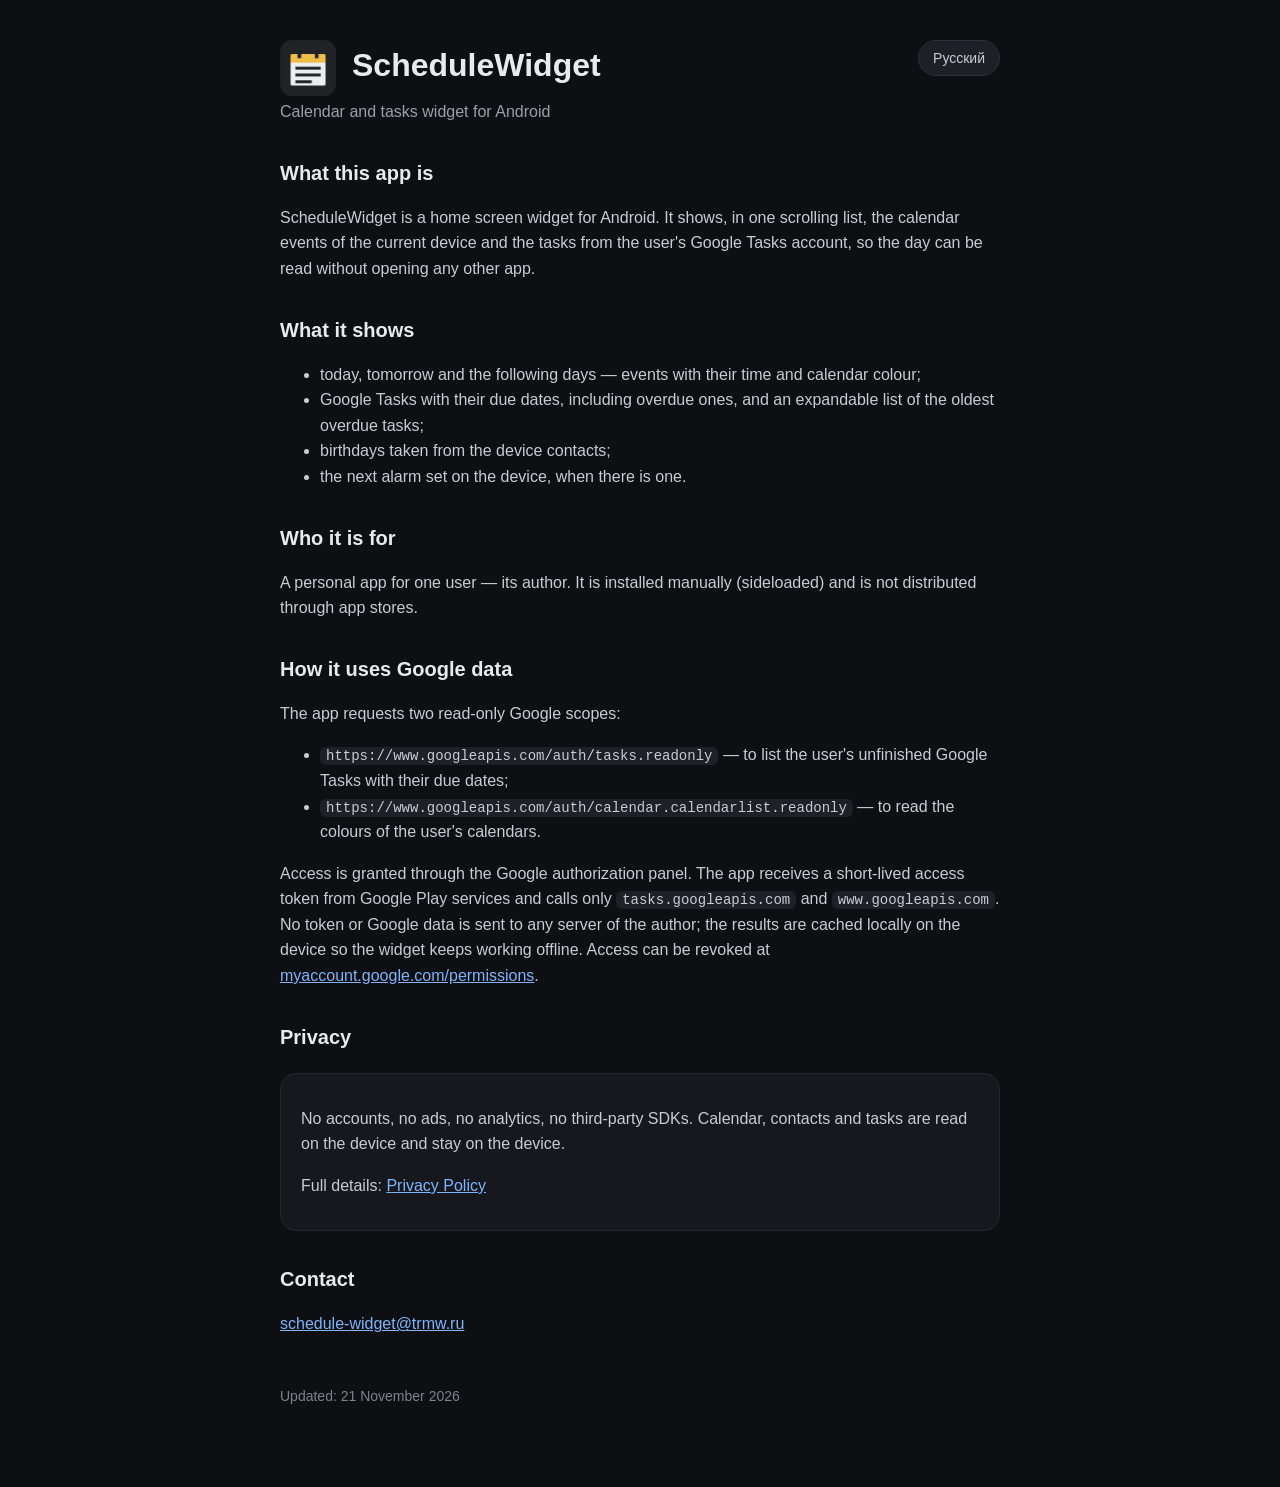
==== index.html @ af3ea82b "Add ScheduleWidget app site (homepage and privacy policy)" ====
<!DOCTYPE html>
<html lang="en">
<head>
<meta charset="utf-8">
<meta name="viewport" content="width=device-width, initial-scale=1">
<title>ScheduleWidget — calendar and tasks widget for Android</title>
<link rel="stylesheet" href="style.css">
<link rel="icon" href="logo-512.png">
</head>
<body>
<main>
  <div class="top">
    <img class="logo" src="logo-512.png" alt="ScheduleWidget" width="56" height="56">
    <h1>ScheduleWidget</h1>
    <a class="lang" href="ru/" hreflang="ru">Русский</a>
  </div>
  <p class="sub">Calendar and tasks widget for Android</p>

  <h2>What this app is</h2>
  <p>ScheduleWidget is a home screen widget for Android. It shows, in one
  scrolling list, the calendar events of the current device and the tasks from
  the user's Google Tasks account, so the day can be read without opening any
  other app.</p>

  <h2>What it shows</h2>
  <ul>
    <li>today, tomorrow and the following days — events with their time and calendar colour;</li>
    <li>Google Tasks with their due dates, including overdue ones, and an expandable
        list of the oldest overdue tasks;</li>
    <li>birthdays taken from the device contacts;</li>
    <li>the next alarm set on the device, when there is one.</li>
  </ul>

  <h2>Who it is for</h2>
  <p>A personal app for one user — its author. It is installed manually
  (sideloaded) and is not distributed through app stores.</p>

  <h2>How it uses Google data</h2>
  <p>The app requests two read-only Google scopes:</p>
  <ul>
    <li><code>https://www.googleapis.com/auth/tasks.readonly</code> — to list the
        user's unfinished Google Tasks with their due dates;</li>
    <li><code>https://www.googleapis.com/auth/calendar.calendarlist.readonly</code> —
        to read the colours of the user's calendars.</li>
  </ul>
  <p>Access is granted through the Google authorization panel. The app receives a
  short-lived access token from Google Play services and calls only
  <code>tasks.googleapis.com</code> and <code>www.googleapis.com</code>. No token
  or Google data is sent to any server of the author; the results are cached
  locally on the device so the widget keeps working offline. Access can be
  revoked at
  <a href="https://myaccount.google.com/permissions">myaccount.google.com/permissions</a>.</p>

  <h2>Privacy</h2>
  <div class="card">
    <p>No accounts, no ads, no analytics, no third-party SDKs. Calendar, contacts
    and tasks are read on the device and stay on the device.</p>
    <p>Full details: <a href="privacy.html">Privacy Policy</a></p>
  </div>

  <h2>Contact</h2>
  <p><a href="mailto:schedule-widget@trmw.ru">schedule-widget@trmw.ru</a></p>

  <footer>
    Updated: 21 November 2026
  </footer>
</main>
</body>
</html>
---- style.css ----
:root { color-scheme: dark; }
body { margin: 0; background: #0e0f12; color: #e8eaee;
       font: 16px/1.6 -apple-system, "Segoe UI", Roboto, Arial, sans-serif; }
main { max-width: 720px; margin: 0 auto; padding: 40px 20px 80px; }
.top { display: flex; align-items: flex-start; gap: 16px; }
.top h1 { flex: 1; }
h1 { font-size: 32px; margin: 0 0 8px; }
h2 { font-size: 20px; margin: 32px 0 8px; }
p, li { color: #c8ccd4; }
.sub { color: #9aa0ab; margin: 0 0 28px; }
.card { background: #16181d; border: 1px solid #23262d; border-radius: 16px;
        padding: 16px 20px; margin: 20px 0; }
code { background: #1d2026; padding: 1px 6px; border-radius: 6px; font-size: 14px; }
a { color: #7db6ff; }
footer { margin-top: 48px; color: #7d828c; font-size: 14px; }
.lang { background: #1d2026; color: #c8ccd4; border: 1px solid #2c3038;
        border-radius: 999px; padding: 6px 14px; font: inherit; font-size: 14px;
        text-decoration: none; white-space: nowrap; }
.lang:hover { border-color: #3a404b; color: #e8eaee; }
.logo { width: 56px; height: 56px; border-radius: 12px; flex: none; }
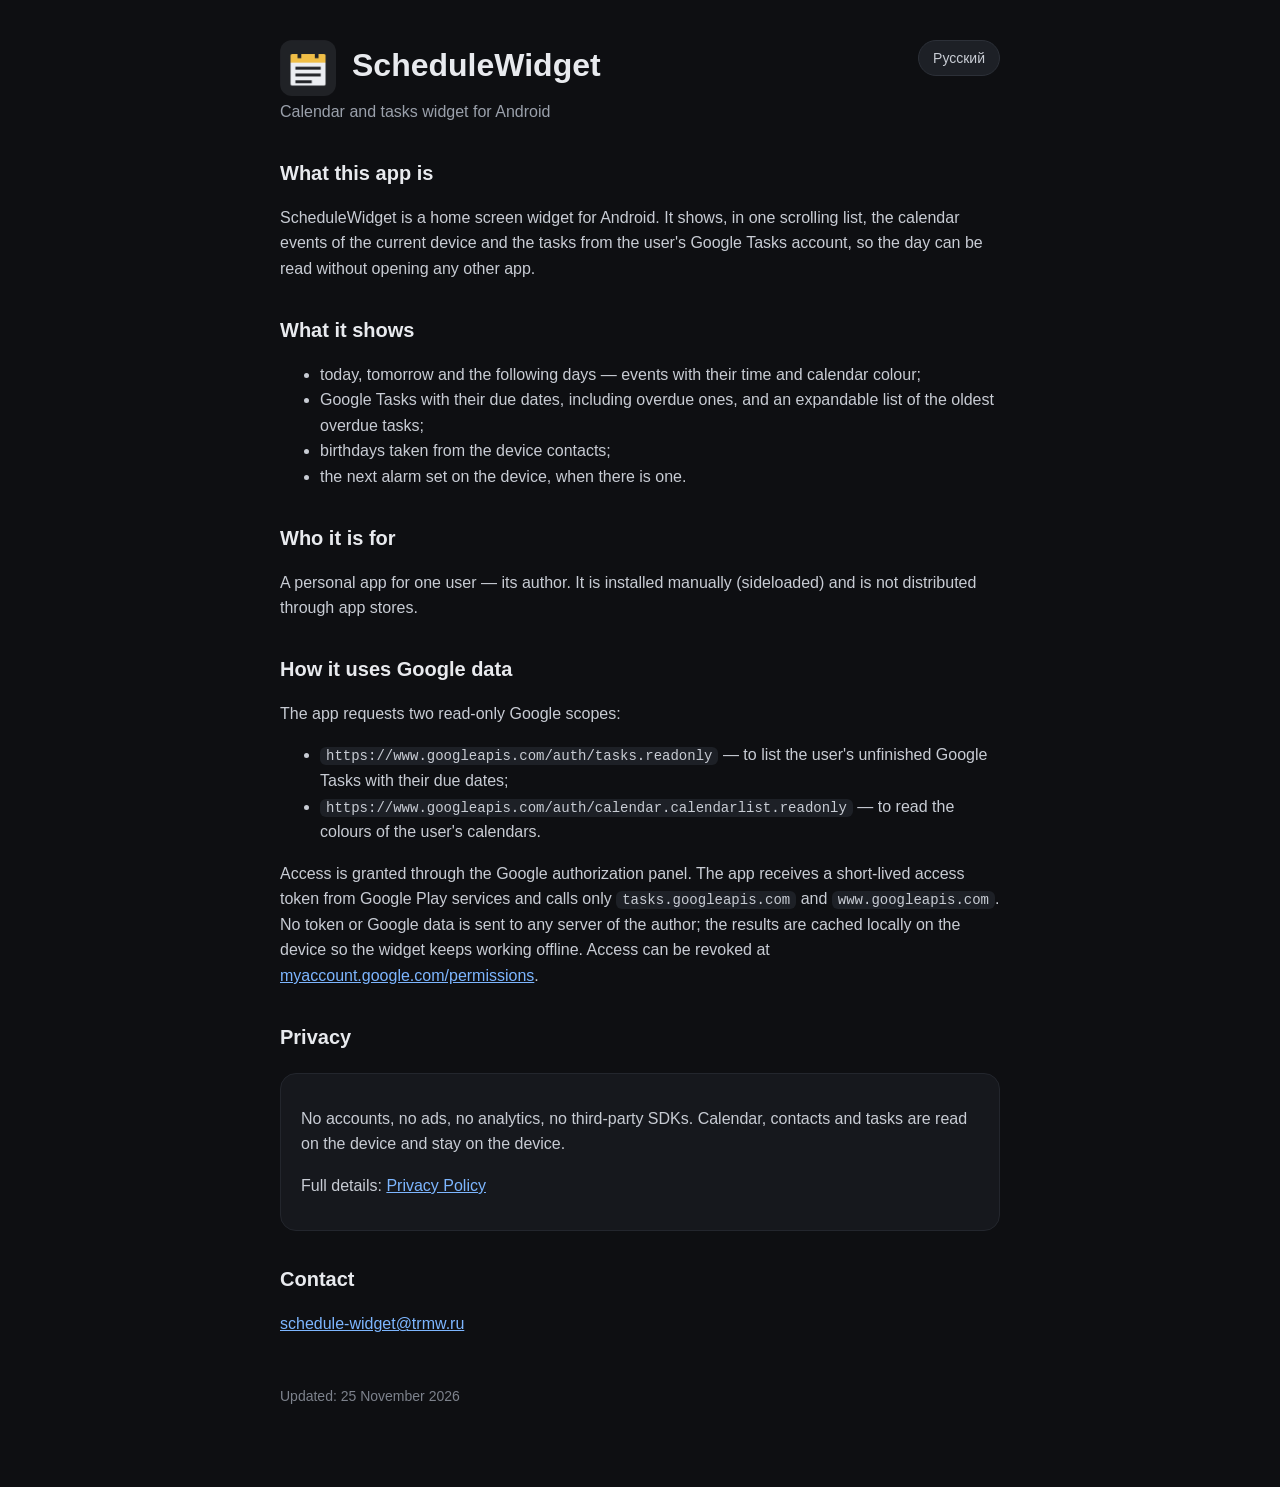
==== commit 48cf7dfc: "docs: refresh the homepage date for the crawler" ====
--- a/index.html
+++ b/index.html
@@ -62,7 +62,7 @@
   <p><a href="mailto:schedule-widget@trmw.ru">schedule-widget@trmw.ru</a></p>
 
   <footer>
-    Updated: 21 November 2026
+    Updated: 25 November 2026
   </footer>
 </main>
 </body>
